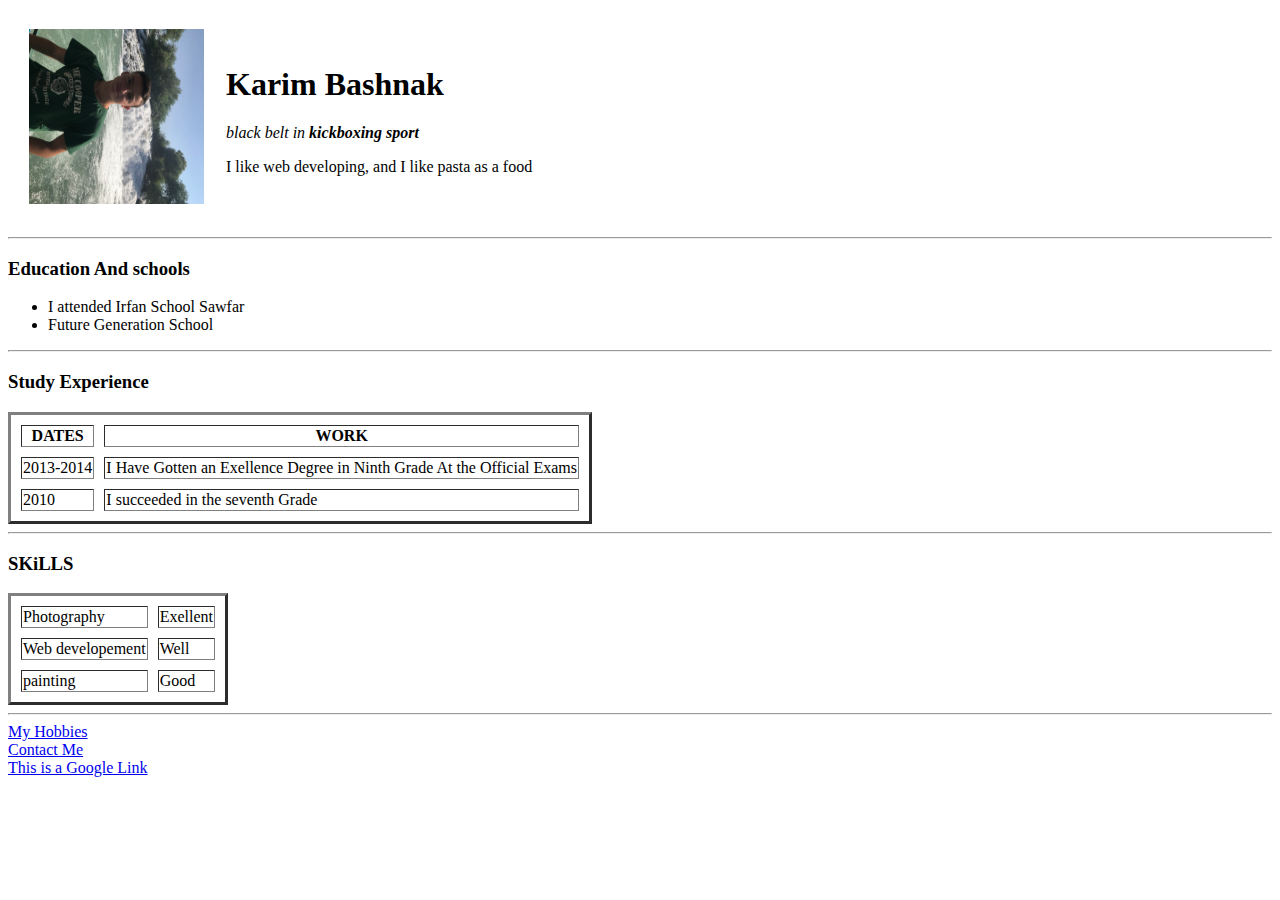
==== index.html @ 9e29ef44 "Add Initial cv website files" ====
<!DOCTYPE html>
<html lang="en" dir="ltr">

<head>
  <meta charset="utf-8">
  <title>Karim personal site</title>
</head>

<body>
  <table cellspacing="20">
    <tr>
      <td><img src="karim.jpg" alt="karim picture" height="175" width="175"></td>
      <td>  <h1>Karim Bashnak</h1>
        <p> <em>black belt in <strong>kickboxing sport</strong> </em></p>
        <p>I like web developing, and I like pasta as a food</p></td>
    </tr>
  </table>
  <hr>
  <h3>Education And schools</h3>
  <ul>
    <li>I attended Irfan School Sawfar</li>
    <li>Future Generation School</li>
  </ul>
  <hr>
  <h3>Study Experience</h3>
  <table border="3"cellspacing="10">
    <thead>
      <tr>
        <th>DATES</th>
        <th>WORK</th>
      </tr>
    </thead>
    <tbody>
      <tr>
        <td>2013-2014</td>
        <td>I Have Gotten an Exellence Degree in Ninth Grade At the Official Exams </td>
      </tr>
      <tr>
        <td>2010</td>
        <td>I succeeded in the seventh Grade </td>
      </tr>
    </tbody>
  </table >
  <hr>
  <h3>SKiLLS</h3>
  <table border="3" cellspacing="10">
    <tr>
      <td>Photography</td>
      <td>Exellent</td>
    </tr>
    <tr>
      <td>Web developement</td>
      <td>Well</td>
    </tr>
    <tr>
      <td>painting</td>
      <td>Good</td>
    </tr>
  </table>
  <hr>
  <a href="hobbies.html">My Hobbies</a>
  <br>
  <a href="contact-me.html">Contact Me</a>
  <br>
  <a href="https://www.google.com"">This is a Google Link</a>

</body>

</html>
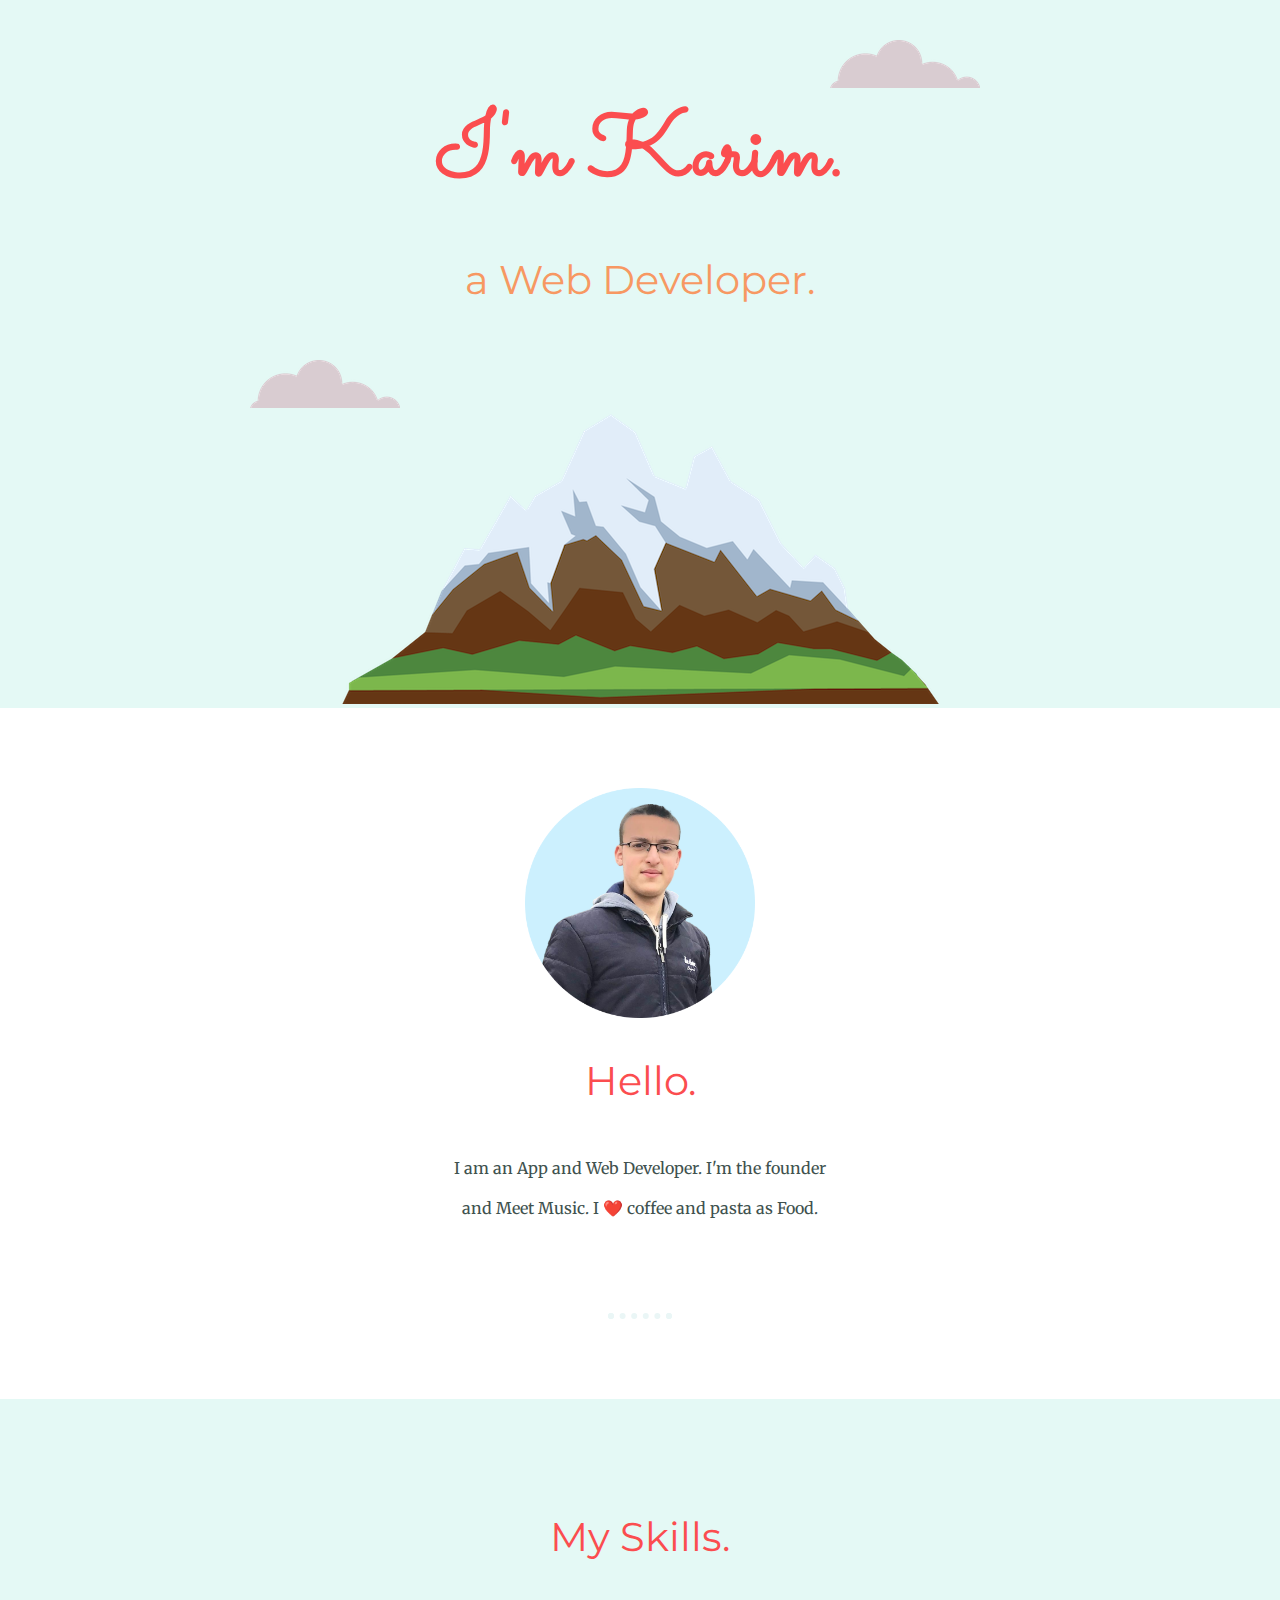
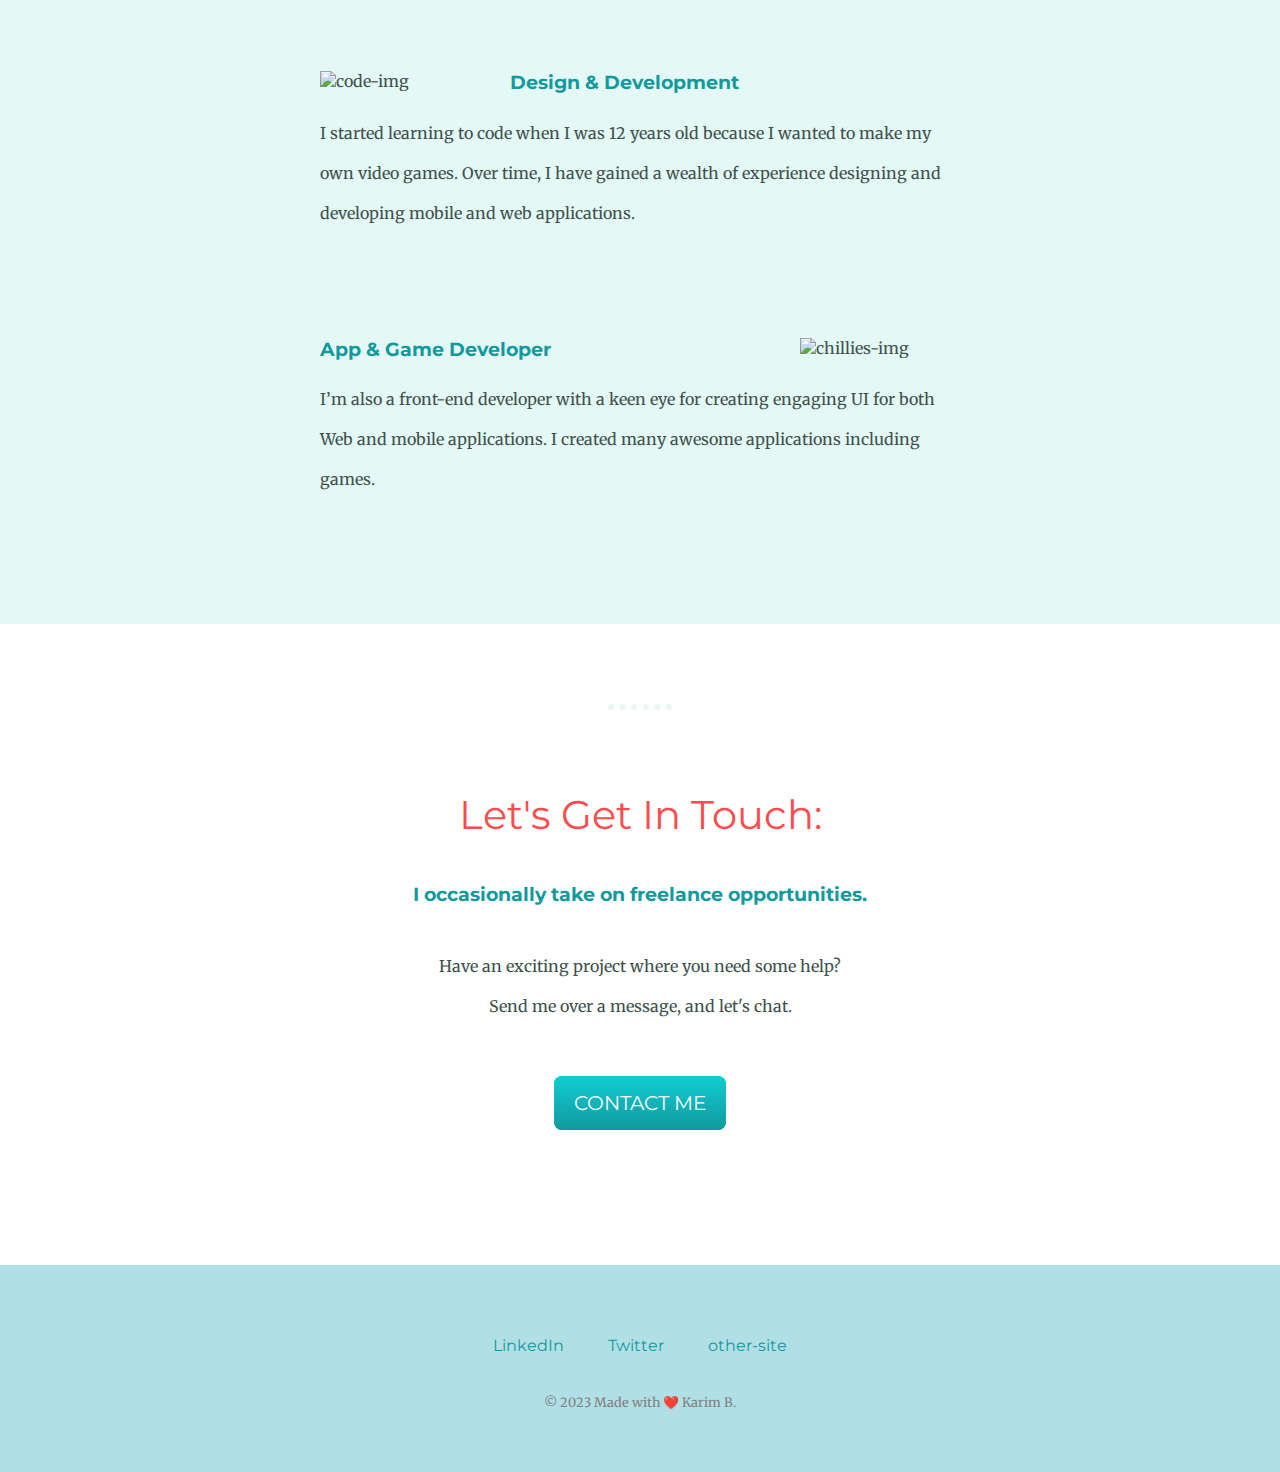
==== commit 4b6679e0: "My updated CV" ====
--- a/index.html
+++ b/index.html
@@ -1,69 +1,86 @@
-<!DOCTYPE html>
-<html lang="en" dir="ltr">
-
-<head>
-  <meta charset="utf-8">
-  <title>Karim personal site</title>
-</head>
-
-<body>
-  <table cellspacing="20">
-    <tr>
-      <td><img src="karim.jpg" alt="karim picture" height="175" width="175"></td>
-      <td>  <h1>Karim Bashnak</h1>
-        <p> <em>black belt in <strong>kickboxing sport</strong> </em></p>
-        <p>I like web developing, and I like pasta as a food</p></td>
-    </tr>
-  </table>
-  <hr>
-  <h3>Education And schools</h3>
-  <ul>
-    <li>I attended Irfan School Sawfar</li>
-    <li>Future Generation School</li>
-  </ul>
-  <hr>
-  <h3>Study Experience</h3>
-  <table border="3"cellspacing="10">
-    <thead>
-      <tr>
-        <th>DATES</th>
-        <th>WORK</th>
-      </tr>
-    </thead>
-    <tbody>
-      <tr>
-        <td>2013-2014</td>
-        <td>I Have Gotten an Exellence Degree in Ninth Grade At the Official Exams </td>
-      </tr>
-      <tr>
-        <td>2010</td>
-        <td>I succeeded in the seventh Grade </td>
-      </tr>
-    </tbody>
-  </table >
-  <hr>
-  <h3>SKiLLS</h3>
-  <table border="3" cellspacing="10">
-    <tr>
-      <td>Photography</td>
-      <td>Exellent</td>
-    </tr>
-    <tr>
-      <td>Web developement</td>
-      <td>Well</td>
-    </tr>
-    <tr>
-      <td>painting</td>
-      <td>Good</td>
-    </tr>
-  </table>
-  <hr>
-  <a href="hobbies.html">My Hobbies</a>
-  <br>
-  <a href="contact-me.html">Contact Me</a>
-  <br>
-  <a href="https://www.google.com"">This is a Google Link</a>
-
-</body>
-
-</html>
+<!DOCTYPE html>
+<html>
+  <head>
+    <meta charset="utf-8" />
+    <title>Karim B</title>
+    <link rel="stylesheet" href="css/styles.css" />
+    <link
+      href="https://fonts.googleapis.com/css?family=Merriweather|Montserrat|Sacramento"
+      rel="stylesheet"
+    />
+    <link rel="icon" href="favicon.ico" />
+  </head>
+
+  <body>
+    <div class="top-container">
+      <img class="top-cloud" src="images/cloud.png" alt="cloud" />
+      <div class="title-text">
+        <h1>I'm Karim.</h1>
+        <h2 class="desc">a <span class="pro"></span>Web Developer.</h2>
+      </div>
+      <img class="bottom-cloud" src="images/cloud.png" alt="cloud" />
+      <img class="mountain" src="images/mountain.png" alt="mountain-img" />
+    </div>
+
+    <div class="middle-container">
+      <div class="profile">
+        <img class="image" src="images/karim1.png" alt="karim-profile-img" />
+        <h2 class="color_red">Hello.</h2>
+        <p class="intro">
+          I am an App and Web Developer. I'm the founder and Meet Music. I ❤️
+          coffee and pasta as Food.
+        </p>
+      </div>
+      <hr />
+      <div class="skills">
+        <h2 class="color_red">My Skills.</h2>
+        <div class="skill-row">
+          <img
+            class="code-img"
+            src="https://media.giphy.com/media/MaI6BylfjAkDkfk4OC/giphy.gif?cid=ecf05e47wey16qbwktctf8ymsffjuhfdl2ufp7o0bw81aikn&rid=giphy.gif&ct=s"
+            alt="code-img"
+          />
+          <h3>Design & Development</h3>
+          <p>
+            I started learning to code when I was 12 years old because I wanted
+            to make my own video games. Over time, I have gained a wealth of
+            experience designing and developing mobile and web applications.
+          </p>
+        </div>
+        <div class="skill-row">
+          <img
+            class="chilli-img"
+            src="https://media.giphy.com/media/M8uQPiLt80xeMhP2dI/giphy.gif?cid=ecf05e47cqnhpq2hfsfdg4a7fd5nts1kb1c1qtz0a6u3u7gy&rid=giphy.gif&ct=s"
+            alt="chillies-img"
+          />
+
+          <h3>App & Game Developer</h3>
+          <p>
+            I’m also a front-end developer with a keen eye for creating engaging
+            UI for both Web and mobile applications. I created many awesome
+            applications including games.
+          </p>
+        </div>
+      </div>
+      <hr />
+      <div class="contact-me">
+        <h2 class="color_red">Let's Get In Touch:</h2>
+        <h3>I occasionally take on freelance opportunities.</h3>
+        <p class="contact-message">
+          Have an exciting project where you need some help? <br />
+          Send me over a message, and let's chat.
+        </p>
+        <a class="btn" href="mailto:karimwork1234@gmail.com">CONTACT ME</a>
+      </div>
+    </div>
+
+    <div class="bottom-container">
+      <a class="footer-link" href="https://www.linkedin.com/">LinkedIn</a>
+      <a class="footer-link" href="https://twitter.com/">Twitter</a>
+      <a class="footer-link" href="https://karimprogramming.wordpress.com"
+        >other-site</a
+      >
+      <p class="copyright">© 2023 Made with ❤️ Karim B.</p>
+    </div>
+  </body>
+</html>
--- a/css/styles.css
+++ b/css/styles.css
@@ -0,0 +1,165 @@
+body {
+  color: #40514e;
+  margin: 0;
+  text-align: center;
+  font-family: "Merriweather", serif;
+}
+
+.image {
+  width: 230px;
+}
+
+h1 {
+  color: #fb4d4f;
+  font-size: 5.627rem;
+  margin: 20px auto 0 auto;
+  font-family: "Sacramento", cursive;
+}
+
+.desc {
+  color: #f79862;
+}
+
+.color_red {
+  color: #fb4d4f;
+}
+
+h2 {
+  color: #11cdd4;
+  font-family: "Montserrat", sans-serif;
+  font-size: 2.5rem;
+  font-weight: normal;
+  padding-bottom: 10px;
+}
+
+h3 {
+  color: #11999e;
+  /*  font-size: 1.5rem;*/
+  font-family: "Montserrat", sans-serif;
+}
+
+p {
+  line-height: 2.5;
+  padding-bottom: 5px;
+}
+
+hr {
+  border: dotted #eaf6f6 6px;
+  border-bottom: none;
+  width: 4%;
+  margin: 80px auto;
+}
+
+a {
+  color: #11999e;
+  font-family: "Montserrat", sans-serif;
+  margin: 10px 20px;
+  text-decoration: none;
+}
+
+a:hover {
+  color: #eaf6f6;
+}
+
+.top-container {
+  background-color: #e4f9f5;
+  position: relative;
+  padding-top: 70px;
+}
+
+.middle-container {
+  margin: 80px 0;
+}
+
+.bottom-container {
+  /*  background-color: #66BFBF;*/
+  background-color: powderblue;
+  padding: 70px 0 20px;
+}
+
+.skills {
+  padding-top: 80px;
+  padding-bottom: 20px;
+  background-color: #e4f9f5;
+}
+
+.skill-row {
+  width: 50%;
+  margin: 100px auto 100px auto;
+  text-align: left;
+}
+
+.pro {
+  text-decoration: underline;
+}
+
+.intro {
+  width: 30%;
+  margin: auto;
+}
+
+.contact-me {
+  padding-bottom: 70px;
+}
+
+.contact-message {
+  width: 40%;
+  margin: 40px auto 60px;
+}
+
+.copyright {
+  color: grey;
+  font-size: 0.8rem;
+  padding: 20px 0;
+}
+
+.top-cloud {
+  position: absolute;
+  right: 300px;
+  top: 40px;
+}
+
+.bottom-cloud {
+  position: absolute;
+  left: 250px;
+  bottom: 300px;
+}
+
+.code-img {
+  width: 25%;
+  float: left;
+  margin-right: 30px;
+}
+
+.chilli-img {
+  width: 25%;
+  float: right;
+  margin-left: 30px;
+}
+
+.btn {
+  background: #11cdd4;
+  background-image: -webkit-linear-gradient(top, #11cdd4, #11999e);
+  background-image: -moz-linear-gradient(top, #11cdd4, #11999e);
+  background-image: -ms-linear-gradient(top, #11cdd4, #11999e);
+  background-image: -o-linear-gradient(top, #11cdd4, #11999e);
+  background-image: linear-gradient(to bottom, #11cdd4, #11999e);
+  -webkit-border-radius: 8;
+  -moz-border-radius: 8;
+  border-radius: 8px;
+  font-family: "Montserrat", sans-serif;
+  color: #ffffff;
+  font-size: 20px;
+  padding: 15px 20px 15px 20px;
+  text-decoration: none;
+}
+
+.btn:hover {
+  background: #30e3cb;
+  background-image: -webkit-linear-gradient(top, #30e3cb, #2bc4ad);
+  background-image: -moz-linear-gradient(top, #30e3cb, #2bc4ad);
+  background-image: -ms-linear-gradient(top, #30e3cb, #2bc4ad);
+  background-image: -o-linear-gradient(top, #30e3cb, #2bc4ad);
+  background-image: linear-gradient(to bottom, #30e3cb, #2bc4ad);
+  text-decoration: none;
+}
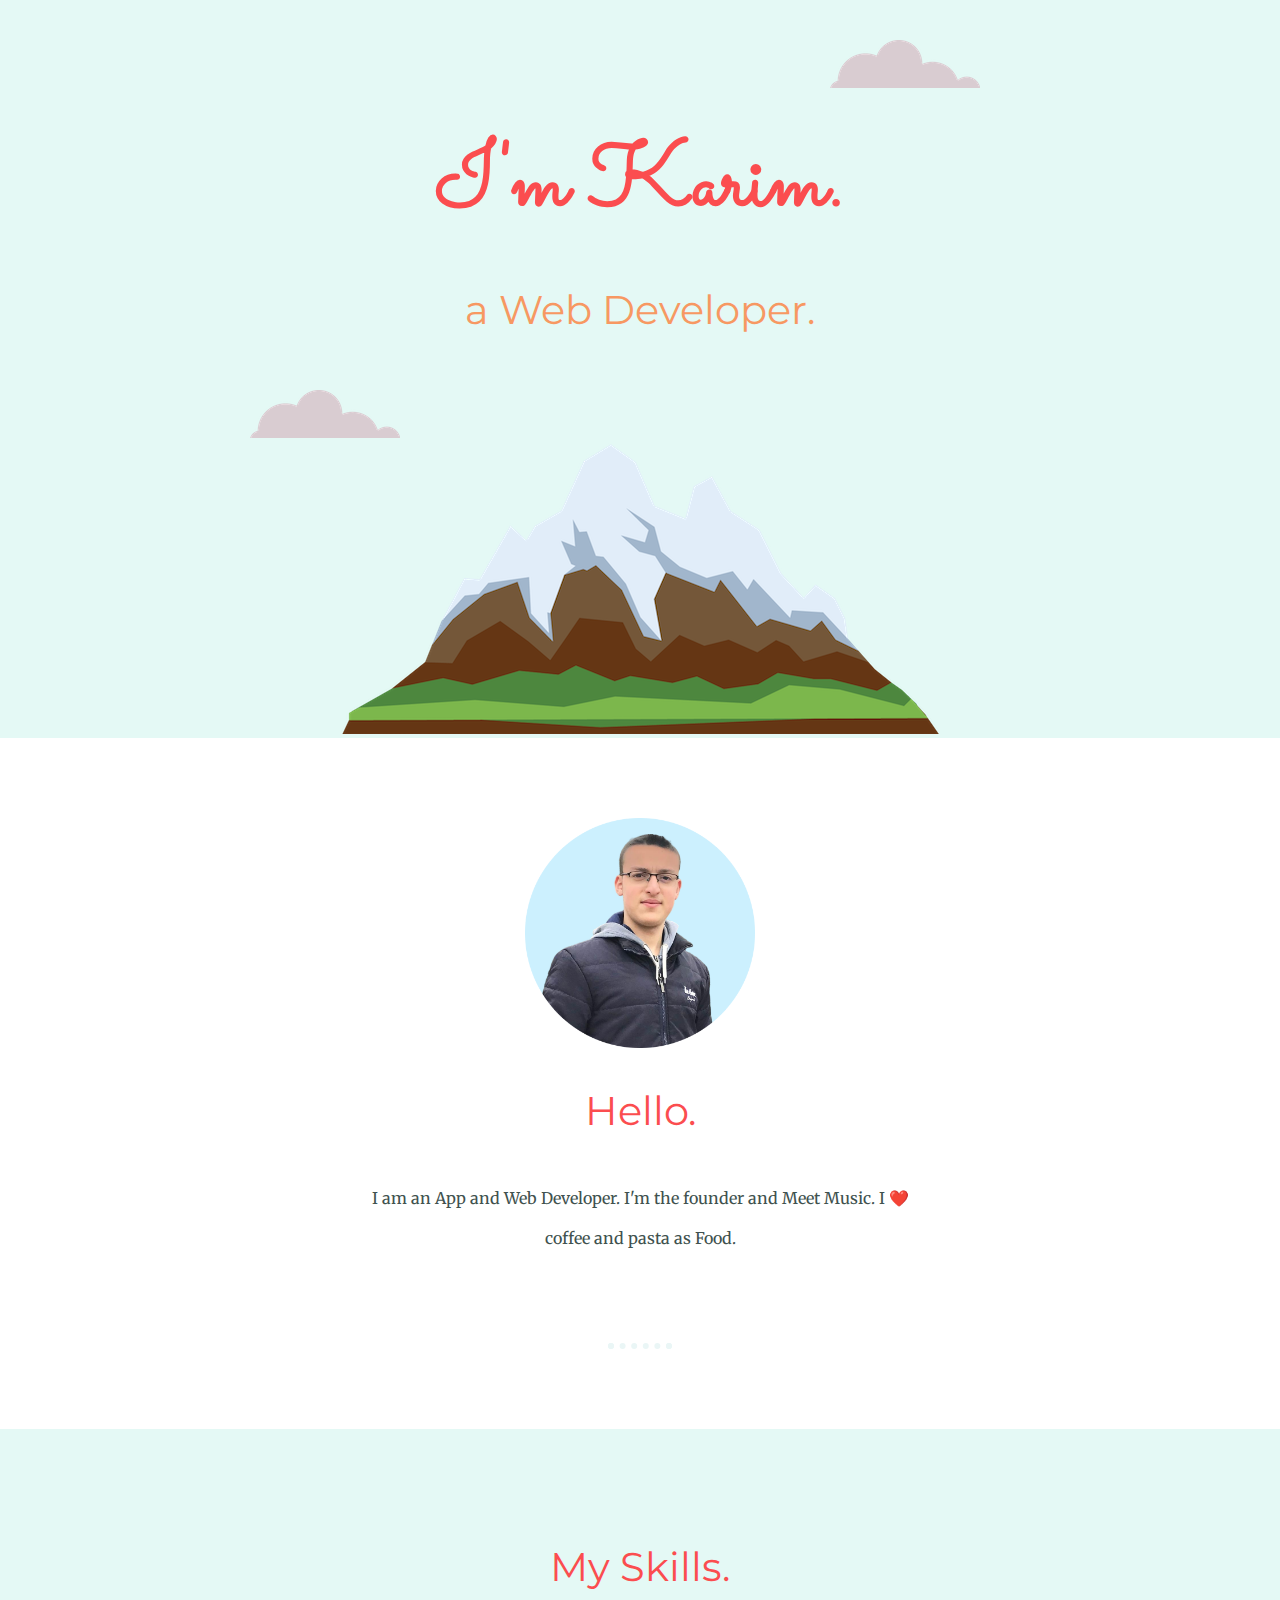
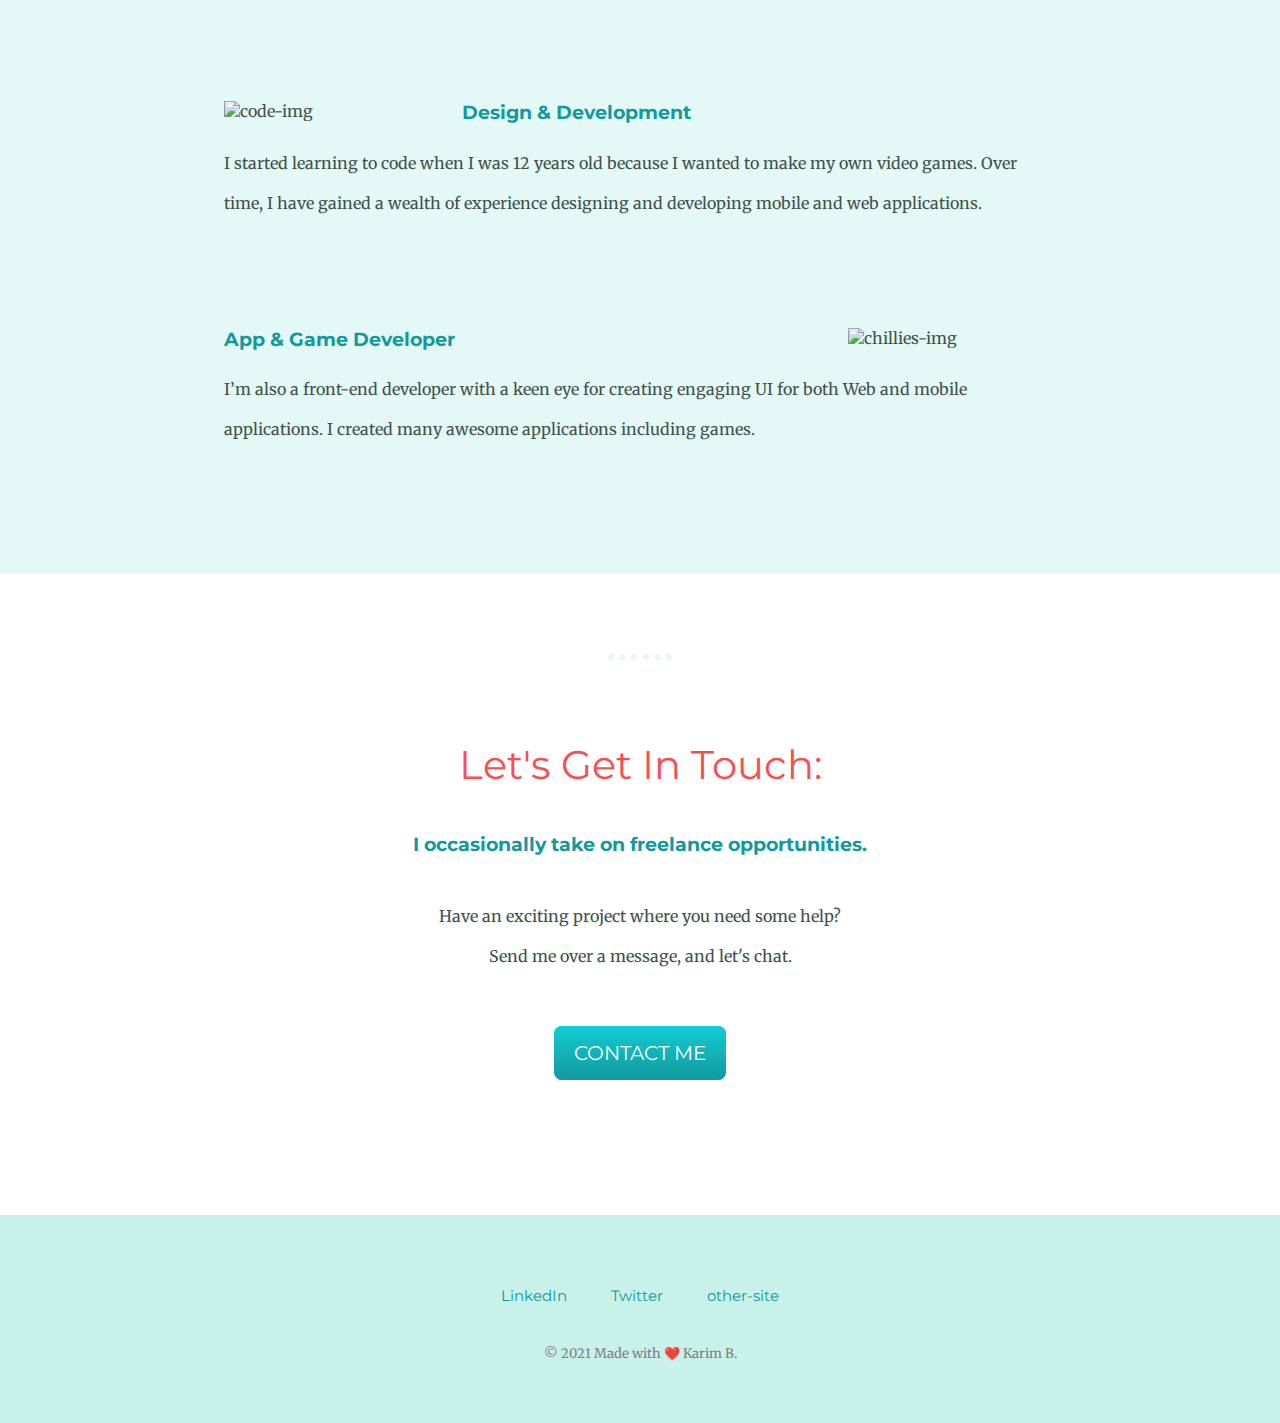
==== commit 3a950ae9: "new css change" ====
--- a/index.html
+++ b/index.html
@@ -80,7 +80,7 @@
       <a class="footer-link" href="https://karimprogramming.wordpress.com"
         >other-site</a
       >
-      <p class="copyright">© 2023 Made with ❤️ Karim B.</p>
+      <p class="copyright">© 2021 Made with ❤️ Karim B.</p>
     </div>
   </body>
 </html>
--- a/css/styles.css
+++ b/css/styles.css
@@ -54,17 +54,18 @@
   color: #11999e;
   font-family: "Montserrat", sans-serif;
   margin: 10px 20px;
+  font-size: 15px;
   text-decoration: none;
 }
 
 a:hover {
-  color: #eaf6f6;
+  color: #3c14c0;
 }
 
 .top-container {
   background-color: #e4f9f5;
   position: relative;
-  padding-top: 70px;
+  padding-top: 100px;
 }
 
 .middle-container {
@@ -72,8 +73,7 @@
 }
 
 .bottom-container {
-  /*  background-color: #66BFBF;*/
-  background-color: powderblue;
+  background-color: #c7f1e9;
   padding: 70px 0 20px;
 }
 
@@ -84,7 +84,7 @@
 }
 
 .skill-row {
-  width: 50%;
+  width: 65%;
   margin: 100px auto 100px auto;
   text-align: left;
 }
@@ -94,7 +94,7 @@
 }
 
 .intro {
-  width: 30%;
+  width: 45%;
   margin: auto;
 }
 
@@ -103,13 +103,13 @@
 }
 
 .contact-message {
-  width: 40%;
+  width: 60%;
   margin: 40px auto 60px;
 }
 
 .copyright {
   color: grey;
-  font-size: 0.8rem;
+  font-size: 13px;
   padding: 20px 0;
 }
 
